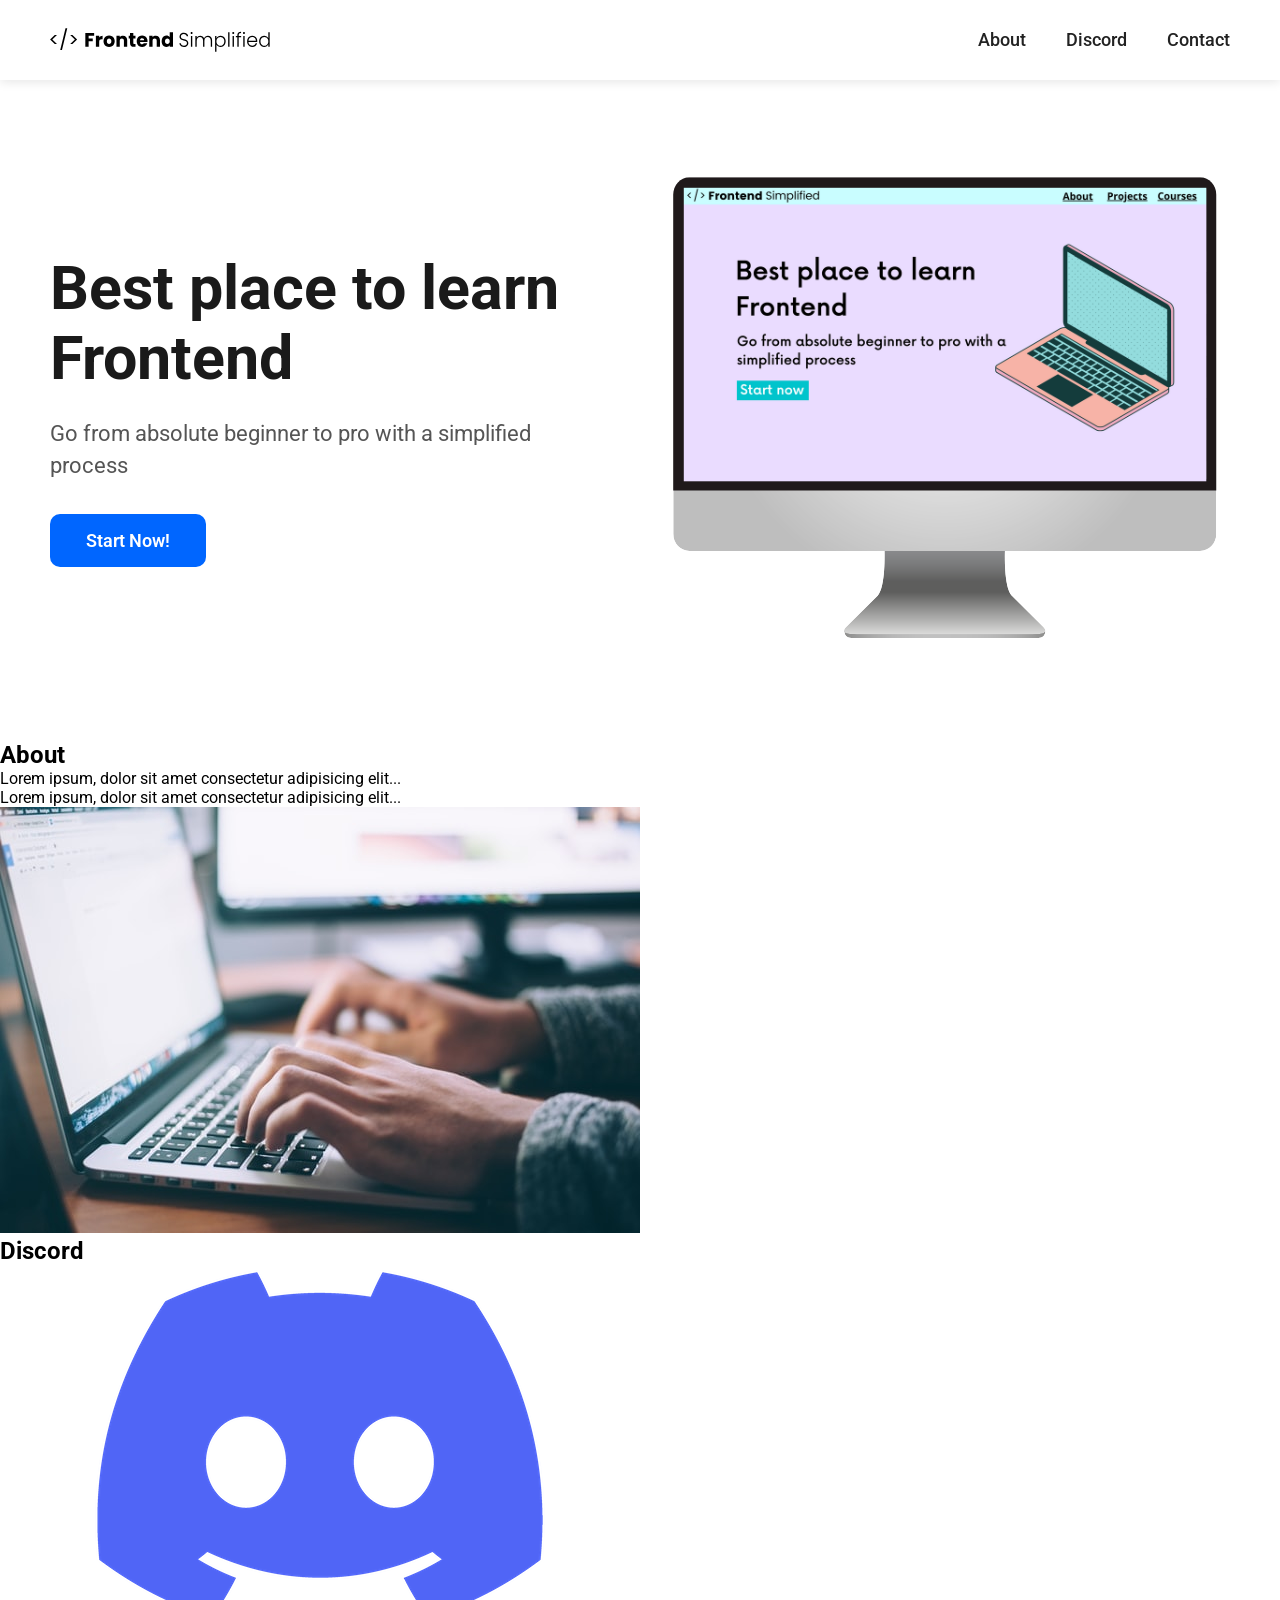
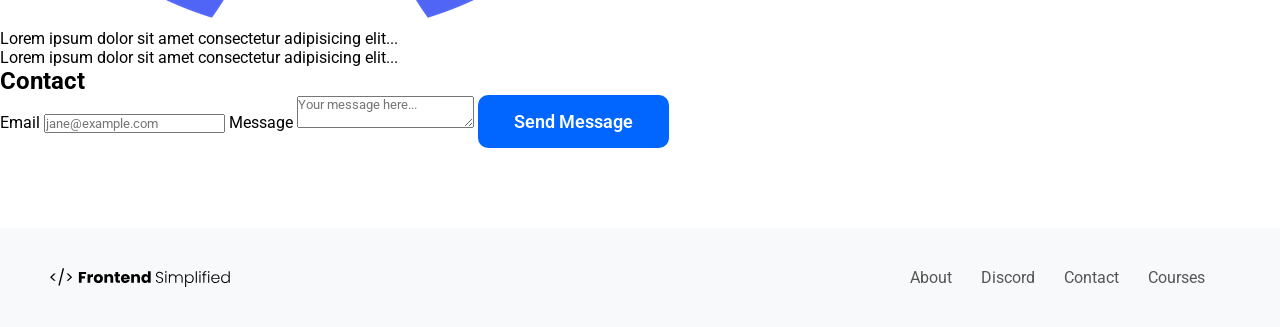
==== FES PROJECT/HTMLesson/index.html @ f8abab23 "first commit" ====
<!DOCTYPE html>
<html lang="en">
<head>
    <meta charset="UTF-8">
    <meta name="viewport" content="width=device-width, initial-scale=1.0">
    <title>Frontend Simplified</title>
    
    <!-- Fixed: Only one correct link to your CSS -->
    <link rel="stylesheet" href="style.css">
</head>
<body>

    <section>
        <nav>
            <img src="./asset/FES.svg" class="logo" alt="Frontend Simplified Logo">
            <ul>
                <li><a href="#About">About</a></li>
                <li><a href="#Discord">Discord</a></li>
                <li><a href="#Contact">Contact</a></li>
            </ul>
        </nav>

        <header>
            <div>
                <h1>Best place to learn Frontend</h1>
                <p>Go from absolute beginner to pro with a simplified process</p>
                <button>Start Now!</button>
            </div>
            <figure>
                <img src="./asset/laptop.png" alt="Frontend Simplified">
            </figure>
        </header>
    </section>

    <main>
        <h2 id="About">About</h2>
        <div>
            <p>Lorem ipsum, dolor sit amet consectetur adipisicing elit...</p>
        </div>
        <p>Lorem ipsum, dolor sit amet consectetur adipisicing elit...</p>
        <figure>
            <img src="./asset/about.jpg" alt="About Frontend Simplified">
        </figure>

        <h2 id="Discord">Discord</h2>
        <figure>
            <img src="./asset/discord.png" alt="Discord Community">
        </figure>
        <div>
            <p>Lorem ipsum dolor sit amet consectetur adipisicing elit...</p>
        </div>
        <div>
            <p>Lorem ipsum dolor sit amet consectetur adipisicing elit...</p>
        </div>

        <section id="Contact">
            <h2>Contact</h2>
            <form action="">
                <label for="email">Email</label>
                <input type="email" id="email" placeholder="jane@example.com">

                <label for="message">Message</label>
                <textarea id="message" placeholder="Your message here..."></textarea>
                
                <button type="submit">Send Message</button>
            </form>
        </section>
    </main>

    <footer>
        <img src="./asset/FES.svg" alt="Footer Logo" class="logo">
        <div>
            <a href="#About">About</a>
            <a href="#Discord">Discord</a>
            <a href="#Contact">Contact</a>
            <a href="#Courses">Courses</a>
        </div>
    </footer>

</body>
</html>
---- FES PROJECT/HTMLesson/style.css ----
@import url('https://fonts.googleapis.com/css2?family=Roboto:ital,wght@0,100..900;1,100..900&display=swap');

* {
    margin: 0;
    padding: 0;
    box-sizing: border-box;
    font-family: "Roboto", sans-serif;
}

/* ==================== NAV ==================== */
nav {
    height: 80px;
    display: flex;
    align-items: center;
    justify-content: space-between;
    padding: 0 50px;
    background-color: white;
    box-shadow: 0 2px 10px rgba(0, 0, 0, 0.1);
}

.logo {
    width: 220px;
    height: auto;
}

ul {
    display: flex;
    list-style: none;
    gap: 40px;
}

ul li a {
    text-decoration: none;
    color: #222;
    font-size: 1.1rem;
    font-weight: 500;
}

ul li a:hover {
    color: #0066ff;
}

/* ==================== HEADER / HERO ==================== */
header {
    display: flex;
    align-items: center;
    justify-content: space-between;
    padding: 80px 50px;
    gap: 60px;
    min-height: 620px;
}

header > div {
    flex: 1;
    max-width: 520px;
}

header h1 {
    font-size: 3.8rem;
    line-height: 1.15;
    margin-bottom: 24px;
    color: #1a1a1a;
}

header p {
    font-size: 1.35rem;
    line-height: 1.5;
    margin-bottom: 32px;
    color: #555;
}

button {
    padding: 16px 36px;
    font-size: 1.15rem;
    background-color: #0066ff;
    color: white;
    border: none;
    border-radius: 10px;
    cursor: pointer;
    font-weight: 600;
}

button:hover {
    background-color: #0052cc;
}

/* ==================== FOOTER ==================== */
footer {
    padding: 40px 50px;
    background-color: #f8f9fa;
    display: flex;
    justify-content: space-between;
    align-items: center;
    margin-top: 80px;
}

footer .logo {
    width: 180px;
}

footer a {
    text-decoration: none;
    color: #555;
    margin-right: 25px;
}

footer a:hover {
    color: #0066ff;
}
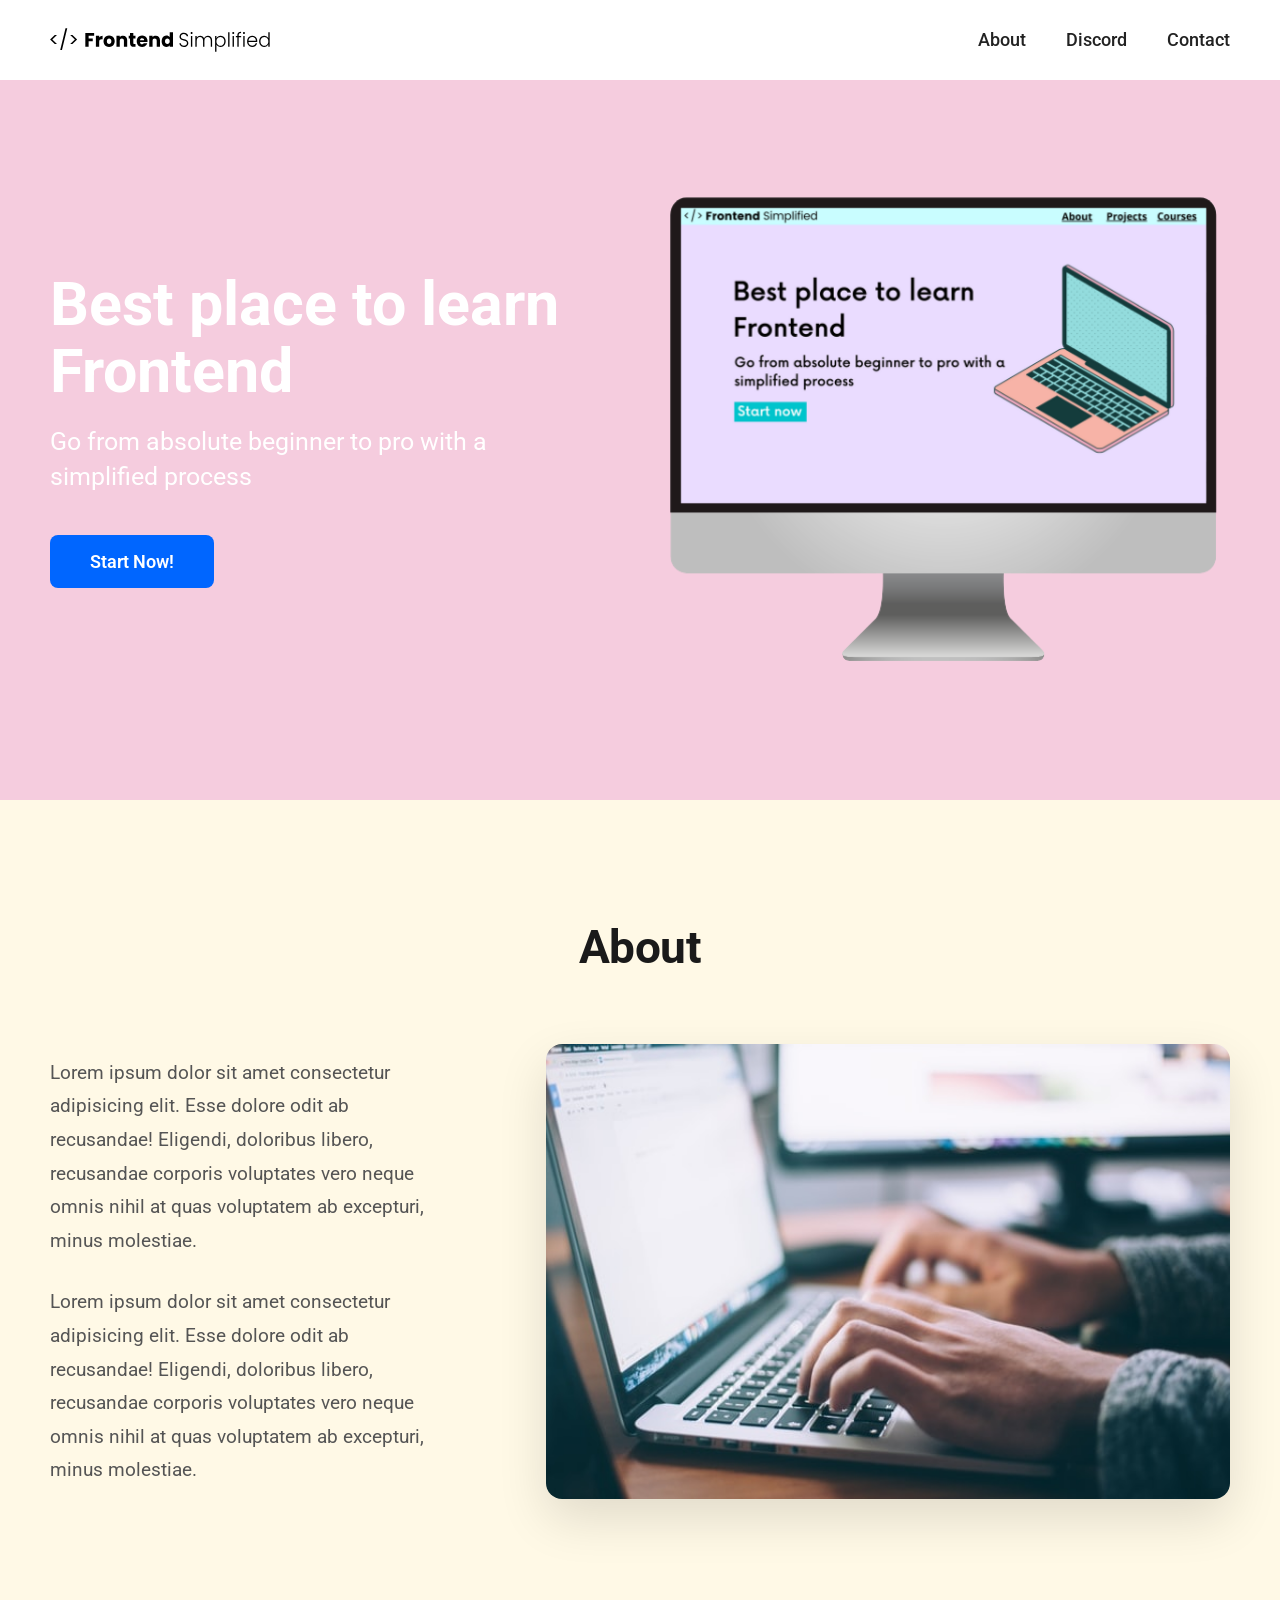
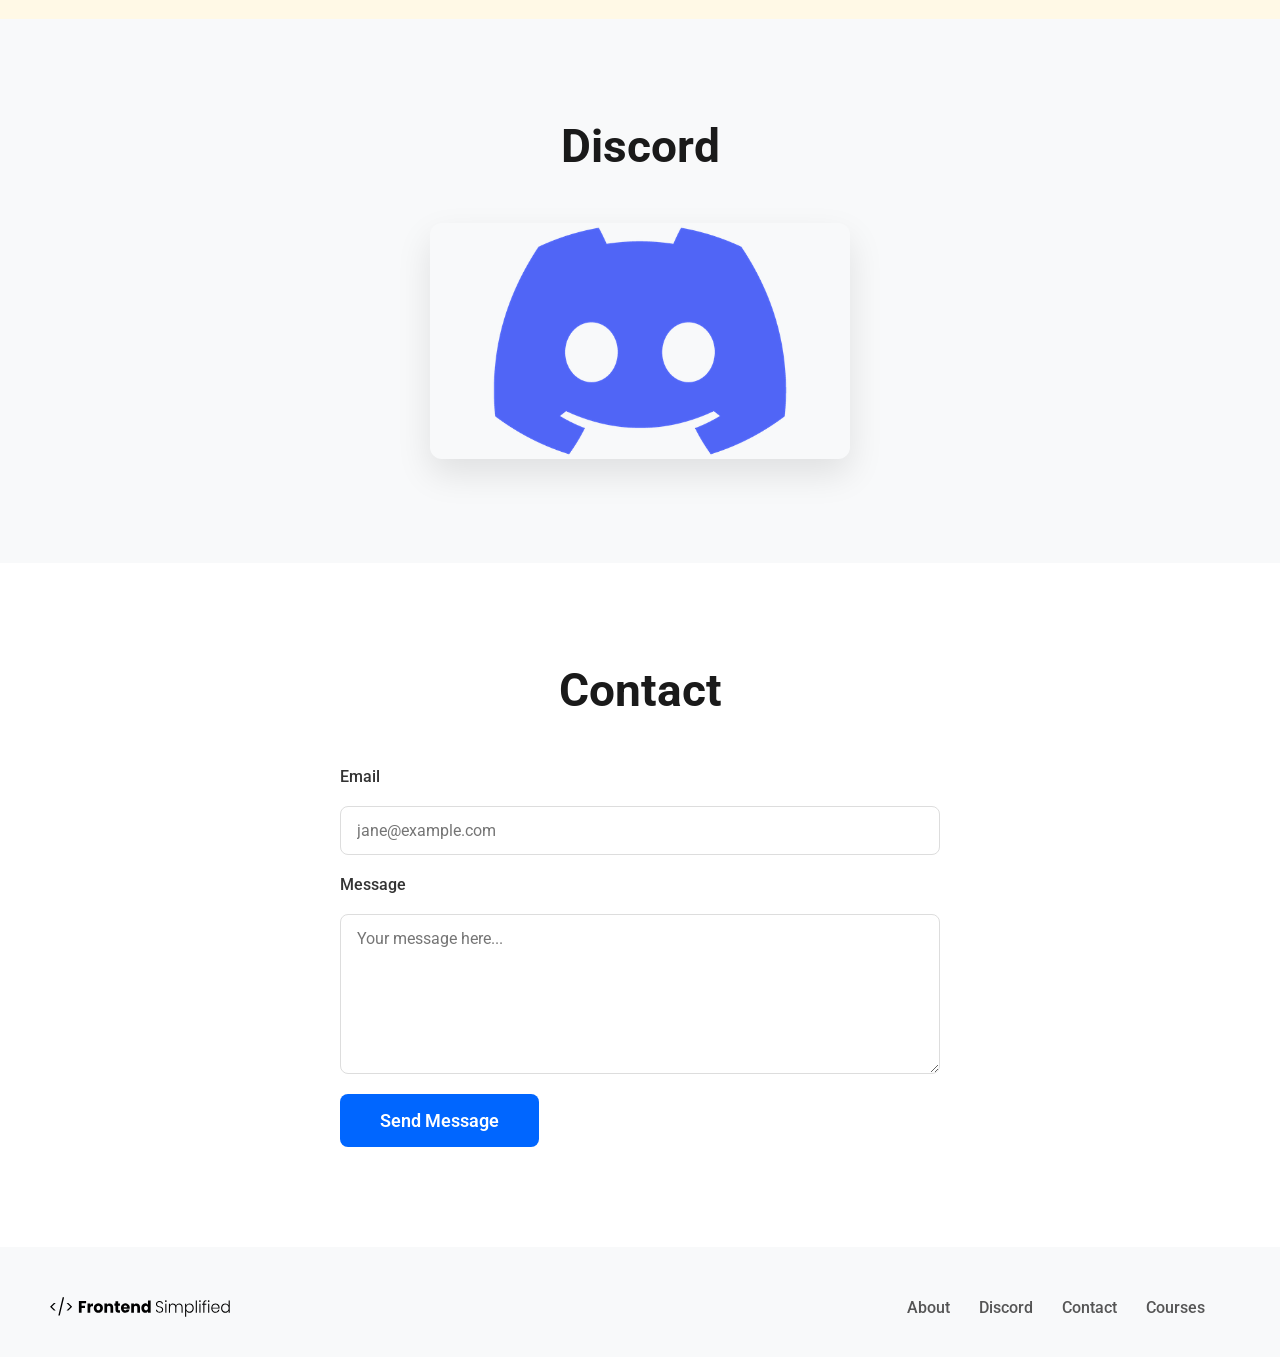
==== commit c257f1b5: "Update About section with light yellow background" ====
--- a/FES PROJECT/HTMLesson/index.html
+++ b/FES PROJECT/HTMLesson/index.html
@@ -4,69 +4,76 @@
     <meta charset="UTF-8">
     <meta name="viewport" content="width=device-width, initial-scale=1.0">
     <title>Frontend Simplified</title>
-    
-    <!-- Fixed: Only one correct link to your CSS -->
     <link rel="stylesheet" href="style.css">
 </head>
 <body>
+    
+    <!-- NAV -->
+    <nav>
+        <img src="./asset/FES.svg" class="logo" alt="Frontend Simplified Logo">
+        <ul>
+            <li><a href="#About">About</a></li>
+            <li><a href="#Discord">Discord</a></li>
+            <li><a href="#Contact">Contact</a></li>
+        </ul>
+    </nav>
 
-    <section>
-        <nav>
-            <img src="./asset/FES.svg" class="logo" alt="Frontend Simplified Logo">
-            <ul>
-                <li><a href="#About">About</a></li>
-                <li><a href="#Discord">Discord</a></li>
-                <li><a href="#Contact">Contact</a></li>
-            </ul>
-        </nav>
-
-        <header>
-            <div>
+    <!-- HERO SECTION -->
+    <header>
+        <div class="hero-container">
+            <div class="hero-text">
                 <h1>Best place to learn Frontend</h1>
-                <p>Go from absolute beginner to pro with a simplified process</p>
+                <p class="subheader">Go from absolute beginner to pro with a simplified process</p>
                 <button>Start Now!</button>
             </div>
-            <figure>
+            <div class="hero-image">
                 <img src="./asset/laptop.png" alt="Frontend Simplified">
-            </figure>
-        </header>
-    </section>
+            </div>
+        </div>
+    </header>
 
+    <!-- MAIN CONTENT -->
     <main>
-        <h2 id="About">About</h2>
-        <div>
-            <p>Lorem ipsum, dolor sit amet consectetur adipisicing elit...</p>
-        </div>
-        <p>Lorem ipsum, dolor sit amet consectetur adipisicing elit...</p>
-        <figure>
-            <img src="./asset/about.jpg" alt="About Frontend Simplified">
-        </figure>
+        
+        <!-- ABOUT SECTION -->
+        <section id="About">
+            <h2>About</h2>
+            <div class="about-container">
+                <div class="about-text">
+                    <p>Lorem ipsum dolor sit amet consectetur adipisicing elit. Esse dolore odit ab recusandae! Eligendi, doloribus libero, recusandae corporis voluptates vero neque omnis nihil at quas voluptatem ab excepturi, minus molestiae.</p>
+                    <p>Lorem ipsum dolor sit amet consectetur adipisicing elit. Esse dolore odit ab recusandae! Eligendi, doloribus libero, recusandae corporis voluptates vero neque omnis nihil at quas voluptatem ab excepturi, minus molestiae.</p>
+                </div>
+                <div class="about-image">
+                    <img src="./asset/about.jpg" alt="About Frontend Simplified">
+                </div>
+            </div>
+        </section>
 
-        <h2 id="Discord">Discord</h2>
-        <figure>
-            <img src="./asset/discord.png" alt="Discord Community">
-        </figure>
-        <div>
-            <p>Lorem ipsum dolor sit amet consectetur adipisicing elit...</p>
-        </div>
-        <div>
-            <p>Lorem ipsum dolor sit amet consectetur adipisicing elit...</p>
-        </div>
+        <!-- DISCORD SECTION -->
+        <section id="Discord">
+            <h2>Discord</h2>
+            <div class="discord-container">
+                <img src="./asset/discord.png" alt="Discord Community">
+            </div>
+        </section>
 
+        <!-- CONTACT SECTION -->
         <section id="Contact">
             <h2>Contact</h2>
             <form action="">
                 <label for="email">Email</label>
                 <input type="email" id="email" placeholder="jane@example.com">
-
+                
                 <label for="message">Message</label>
                 <textarea id="message" placeholder="Your message here..."></textarea>
                 
                 <button type="submit">Send Message</button>
             </form>
         </section>
+
     </main>
 
+    <!-- FOOTER -->
     <footer>
         <img src="./asset/FES.svg" alt="Footer Logo" class="logo">
         <div>
--- a/FES PROJECT/HTMLesson/style.css
+++ b/FES PROJECT/HTMLesson/style.css
@@ -40,58 +40,224 @@
     color: #0066ff;
 }
 
-/* ==================== HEADER / HERO ==================== */
+/* ==================== HERO SECTION ==================== */
 header {
-    display: flex;
-    align-items: center;
-    justify-content: space-between;
-    padding: 80px 50px;
-    gap: 60px;
-    min-height: 620px;
-}
-
-header > div {
+    background-color: #f5ccde;
+    padding: 100px 50px 120px;
+    display: flex;
+    align-items: center;
+    min-height: 680px;
+}
+
+.hero-container {
+    display: flex;
+    align-items: center;
+    gap: 80px;
+    max-width: 1240px;
+    margin: 0 auto;
+    width: 100%;
+}
+
+.hero-text {
     flex: 1;
     max-width: 520px;
 }
 
-header h1 {
+.hero-text h1 {
     font-size: 3.8rem;
-    line-height: 1.15;
-    margin-bottom: 24px;
-    color: #1a1a1a;
-}
-
-header p {
-    font-size: 1.35rem;
-    line-height: 1.5;
-    margin-bottom: 32px;
-    color: #555;
+    line-height: 1.1;
+    margin-bottom: 20px;
+    color: #ffffff;
+}
+
+.hero-text .subheader {
+    font-size: 1.55rem;
+    line-height: 1.4;
+    margin-bottom: 40px;
+    color: #ffffff;
 }
 
 button {
-    padding: 16px 36px;
+    padding: 16px 40px;
     font-size: 1.15rem;
     background-color: #0066ff;
     color: white;
     border: none;
-    border-radius: 10px;
+    border-radius: 8px;
     cursor: pointer;
     font-weight: 600;
+    transition: background-color 0.3s ease;
 }
 
 button:hover {
     background-color: #0052cc;
 }
 
+.hero-image {
+    flex: 1;
+    max-width: 580px;
+}
+
+.hero-image img {
+    width: 100%;
+    height: auto;
+    display: block;
+}
+
+/* ==================== ABOUT SECTION (Refined) ==================== */
+#About {
+    padding: 120px 50px;
+    background-color: #ffffff;
+}
+
+#About h2 {
+    font-size: 2.9rem;
+    font-weight: 700;
+    margin-bottom: 70px;
+    color: #1a1a1a;
+    text-align: center;
+    letter-spacing: -0.5px;
+}
+#About {
+    background-color: #fff9e6;   /* Light yellow / soft cream */
+}
+.about-container {
+    display: flex;
+    align-items: center;
+    gap: 90px;
+    max-width: 1240px;
+    margin: 0 auto;
+}
+
+.about-text {
+    flex: 1;
+    max-width: 520px;
+}
+
+.about-text p {
+    font-size: 1.18rem;
+    line-height: 1.78;
+    color: #555;
+    margin-bottom: 28px;
+}
+
+.about-text p:last-child {
+    margin-bottom: 0;
+}
+
+.about-image {
+    flex: 0 0 58%;
+    max-width: 58%;
+    border-radius: 16px;
+    overflow: hidden;
+    box-shadow: 0 20px 50px rgba(0, 0, 0, 0.12);
+    transition: transform 0.4s ease;
+}
+
+.about-image:hover {
+    transform: translateY(-8px);
+}
+
+.about-image img {
+    width: 100%;
+    height: auto;
+    display: block;
+    transition: transform 0.6s ease;
+}
+
+.about-image:hover img {
+    transform: scale(1.04);
+}
+
+/* ==================== DISCORD SECTION ==================== */
+#Discord {
+    padding: 100px 50px;
+    background-color: #f8f9fa;
+    text-align: center;
+}
+
+#Discord h2 {
+    font-size: 2.9rem;
+    font-weight: 700;
+    margin-bottom: 50px;
+    color: #1a1a1a;
+}
+
+.discord-container {
+    max-width: 800px;
+    margin: 0 auto;
+}
+
+.discord-container img {
+    width: 100%;
+    max-width: 420px;
+    height: auto;
+    border-radius: 12px;
+    box-shadow: 0 15px 35px rgba(0, 0, 0, 0.1);
+}
+
+/* ==================== CONTACT SECTION ==================== */
+#Contact {
+    padding: 100px 50px;
+    background-color: #ffffff;
+}
+
+#Contact h2 {
+    font-size: 2.9rem;
+    font-weight: 700;
+    margin-bottom: 50px;
+    color: #1a1a1a;
+    text-align: center;
+}
+
+form {
+    max-width: 600px;
+    margin: 0 auto;
+    display: flex;
+    flex-direction: column;
+    gap: 20px;
+}
+
+label {
+    font-weight: 500;
+    color: #333;
+}
+
+input, textarea {
+    padding: 14px 16px;
+    border: 1px solid #ddd;
+    border-radius: 8px;
+    font-size: 1rem;
+    resize: vertical;
+}
+
+textarea {
+    min-height: 160px;
+}
+
+form button {
+    padding: 16px 40px;
+    font-size: 1.15rem;
+    background-color: #0066ff;
+    color: white;
+    border: none;
+    border-radius: 8px;
+    cursor: pointer;
+    font-weight: 600;
+    align-self: flex-start;
+}
+
+form button:hover {
+    background-color: #0052cc;
+}
+
 /* ==================== FOOTER ==================== */
 footer {
-    padding: 40px 50px;
+    padding: 50px 50px 40px;
     background-color: #f8f9fa;
     display: flex;
     justify-content: space-between;
     align-items: center;
-    margin-top: 80px;
 }
 
 footer .logo {
@@ -102,8 +268,12 @@
     text-decoration: none;
     color: #555;
     margin-right: 25px;
+    font-weight: 500;
 }
 
 footer a:hover {
     color: #0066ff;
-}+}
+
+/* ==================== RESPONSIVE DESIGN ==================== */
+@media (
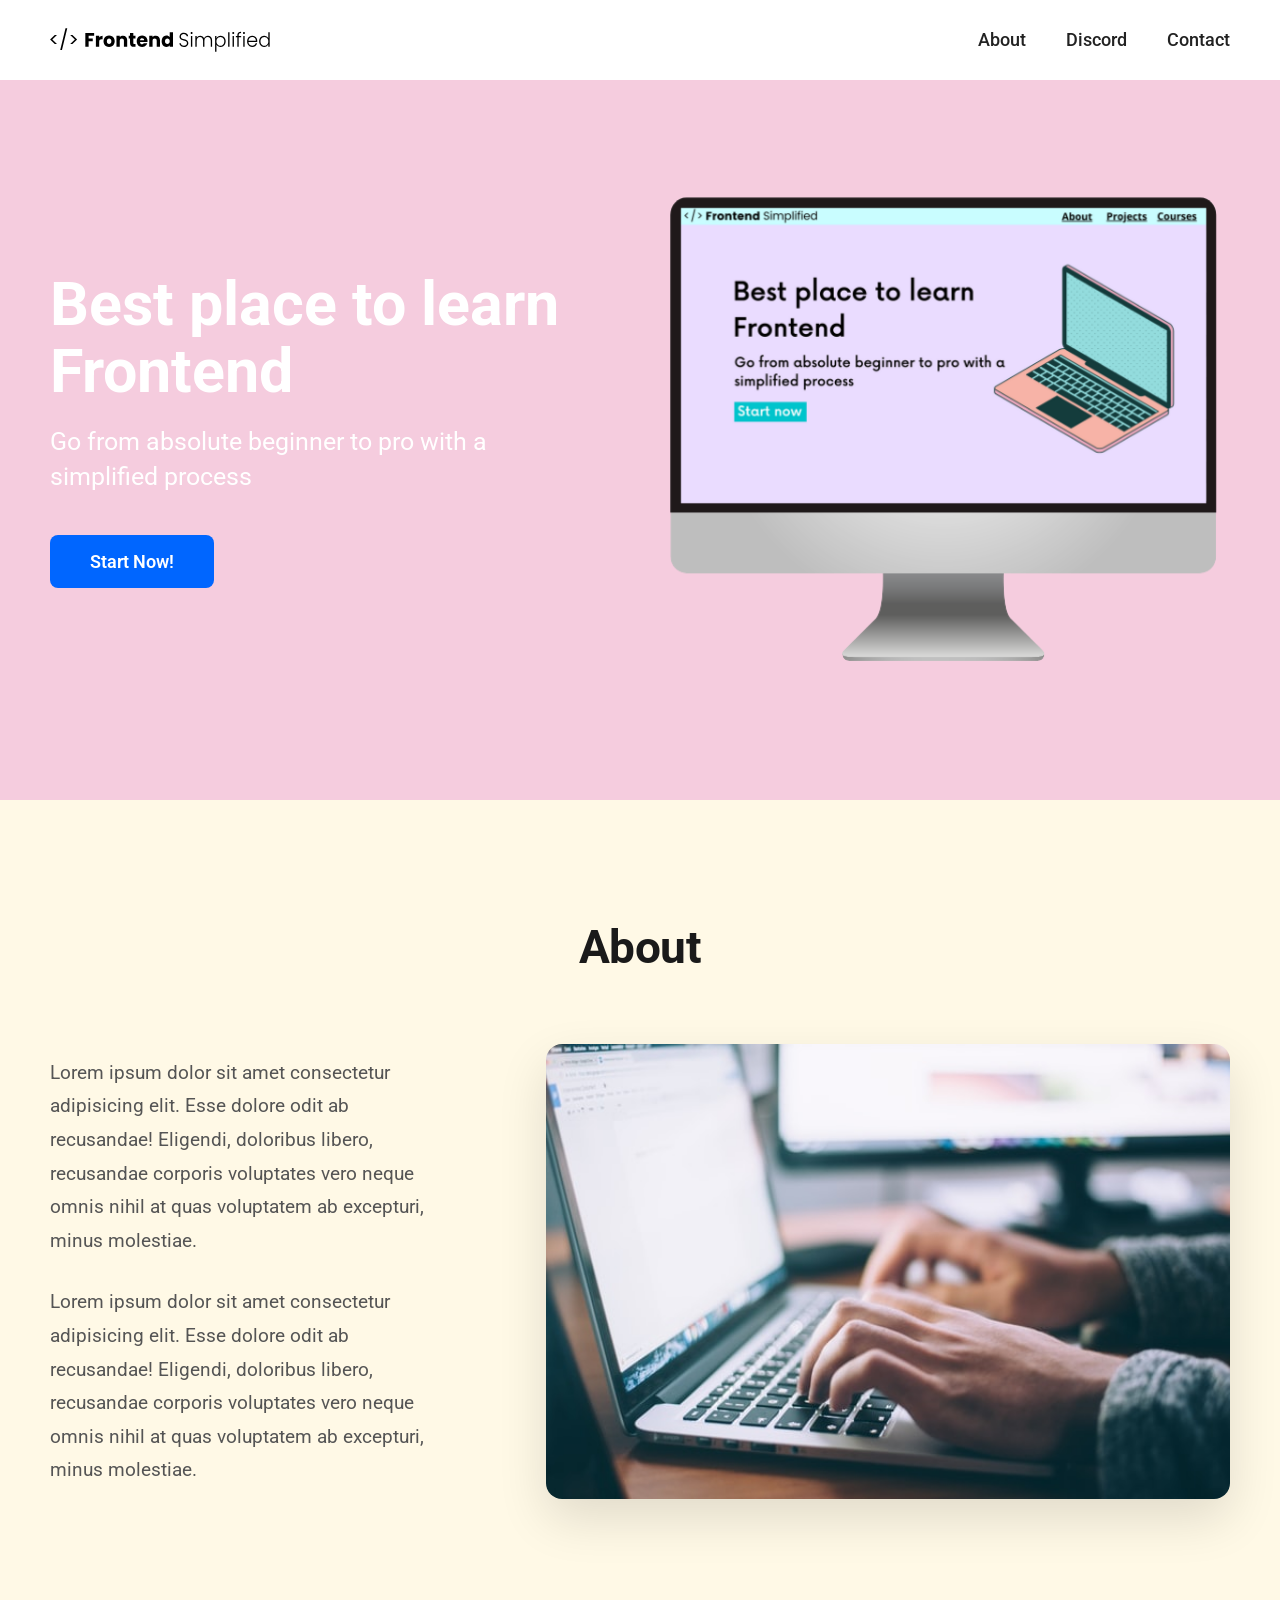
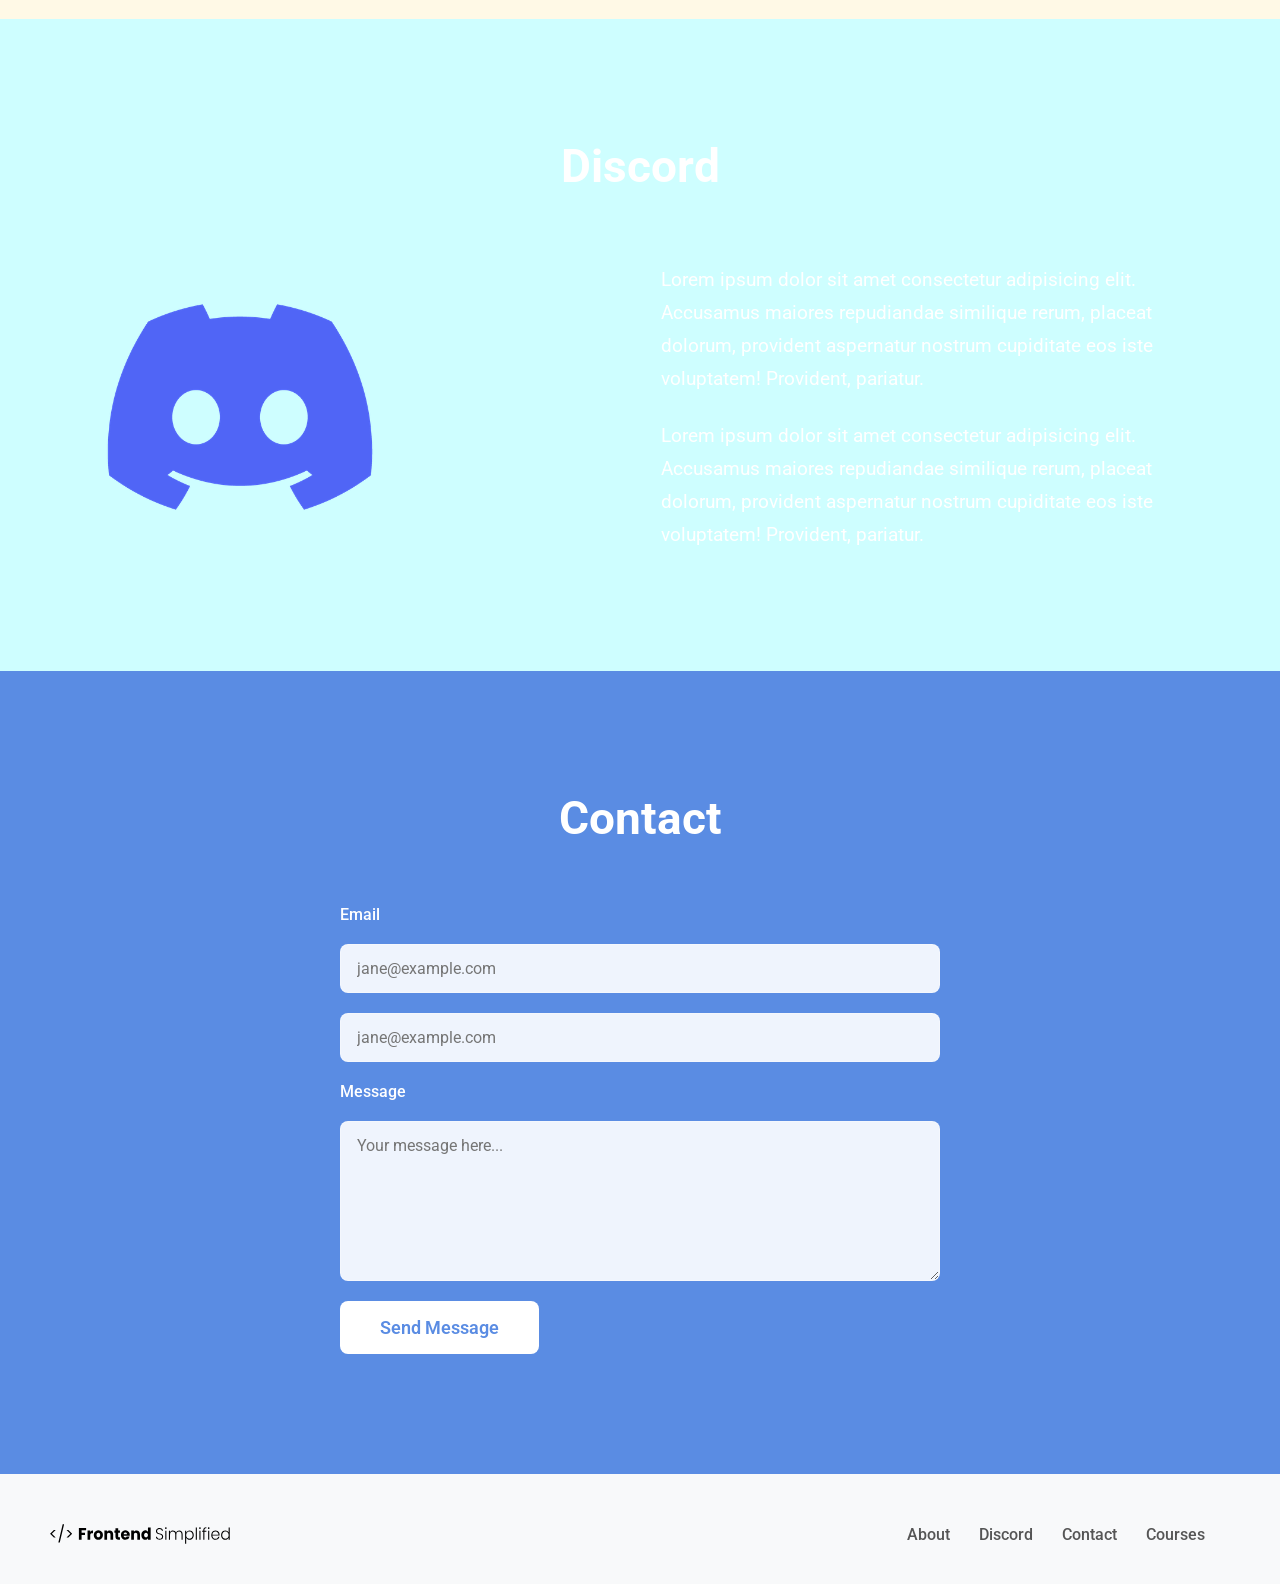
==== commit 5731f1bd: "Update Contact section with blue background" ====
--- a/FES PROJECT/HTMLesson/index.html
+++ b/FES PROJECT/HTMLesson/index.html
@@ -49,13 +49,23 @@
             </div>
         </section>
 
-        <!-- DISCORD SECTION -->
-        <section id="Discord">
-            <h2>Discord</h2>
-            <div class="discord-container">
-                <img src="./asset/discord.png" alt="Discord Community">
-            </div>
-        </section>
+<!-- DISCORD SECTION -->
+<section id="Discord">
+    <h2>Discord</h2>
+    
+    <div class="discord-container">
+        <!-- Left: Discord Logo -->
+        <div class="discord-image">
+            <img src="./asset/discord.png" alt="Discord Community">
+        </div>
+
+        <!-- Right: Text -->
+        <div class="discord-text">
+            <p>Lorem ipsum dolor sit amet consectetur adipisicing elit. Accusamus maiores repudiandae similique rerum, placeat dolorum, provident aspernatur nostrum cupiditate eos iste voluptatem! Provident, pariatur.</p>
+            <p>Lorem ipsum dolor sit amet consectetur adipisicing elit. Accusamus maiores repudiandae similique rerum, placeat dolorum, provident aspernatur nostrum cupiditate eos iste voluptatem! Provident, pariatur.</p>
+        </div>
+    </div>
+</section>
 
         <!-- CONTACT SECTION -->
         <section id="Contact">
@@ -63,7 +73,7 @@
             <form action="">
                 <label for="email">Email</label>
                 <input type="email" id="email" placeholder="jane@example.com">
-                
+                <input type="password" placeholder="jane@example.com">
                 <label for="message">Message</label>
                 <textarea id="message" placeholder="Your message here..."></textarea>
                 
--- a/FES PROJECT/HTMLesson/style.css
+++ b/FES PROJECT/HTMLesson/style.css
@@ -171,31 +171,65 @@
 
 /* ==================== DISCORD SECTION ==================== */
 #Discord {
-    padding: 100px 50px;
-    background-color: #f8f9fa;
-    text-align: center;
+    padding: 120px 50px;
+    background-color: #cefeff;     /* Your teal color */
 }
 
 #Discord h2 {
     font-size: 2.9rem;
     font-weight: 700;
-    margin-bottom: 50px;
-    color: #1a1a1a;
+    margin-bottom: 70px;
+    color: #ffffff;
+    text-align: center;
 }
 
 .discord-container {
-    max-width: 800px;
-    margin: 0 auto;
-}
-
-.discord-container img {
+    display: flex;
+    align-items: center;
+    gap: 80px;
+    max-width: 1240px;
+    margin: 0 auto;
+}
+
+.discord-image {
+    flex: 0 0 45%;           /* Controls how much space the logo takes */
+    max-width: 45%;
+}
+
+.discord-image img {
     width: 100%;
-    max-width: 420px;
     height: auto;
-    border-radius: 12px;
-    box-shadow: 0 15px 35px rgba(0, 0, 0, 0.1);
-}
-
+    max-width: 380px;        /* Makes the Discord logo a good size */
+    display: block;
+}
+
+.discord-text {
+    flex: 1;
+    color: #ffffff;
+}
+
+.discord-text p {
+    font-size: 1.18rem;
+    line-height: 1.75;
+    margin-bottom: 24px;
+}
+
+.discord-text p:last-child {
+    margin-bottom: 0;
+}
+
+/* Mobile - stack on top of each other */
+@media (max-width: 968px) {
+    .discord-container {
+        flex-direction: column;
+        text-align: center;
+        gap: 50px;
+    }
+    
+    .discord-image {
+        max-width: 100%;
+    }
+}
 /* ==================== CONTACT SECTION ==================== */
 #Contact {
     padding: 100px 50px;
@@ -275,5 +309,64 @@
     color: #0066ff;
 }
 
-/* ==================== RESPONSIVE DESIGN ==================== */
-@media (+*/
+
+#discord {background-color: #45b6b8;}
+/* ==================== CONTACT SECTION ==================== */
+#Contact {
+    padding: 120px 50px;
+    background-color: #5a8ce3;     /* Your blue color */
+}
+
+#Contact h2 {
+    font-size: 2.9rem;
+    font-weight: 700;
+    margin-bottom: 60px;
+    color: #ffffff;
+    text-align: center;
+}
+
+form {
+    max-width: 600px;
+    margin: 0 auto;
+    display: flex;
+    flex-direction: column;        /* Fixed: was empty */
+    gap: 20px;
+}
+
+label {
+    font-weight: 500;
+    color: #ffffff;
+}
+
+input, textarea {
+    padding: 14px 16px;
+    border: 1px solid rgba(255,255,255,0.3);
+    border-radius: 8px;
+    font-size: 1rem;
+    background-color: rgba(255,255,255,0.9);
+    color: #333;
+}
+
+textarea {
+    min-height: 160px;
+    resize: vertical;
+}
+
+form button {
+    padding: 16px 40px;
+    font-size: 1.15rem;
+    background-color: #ffffff;
+    color: #5a8ce3;
+    border: none;
+    border-radius: 8px;
+    cursor: pointer;
+    font-weight: 600;
+    align-self: flex-start;
+    transition: all 0.3s ease;
+}
+
+form button:hover {
+    background-color: #f0f0f0;
+    transform: translateY(-2px);
+}
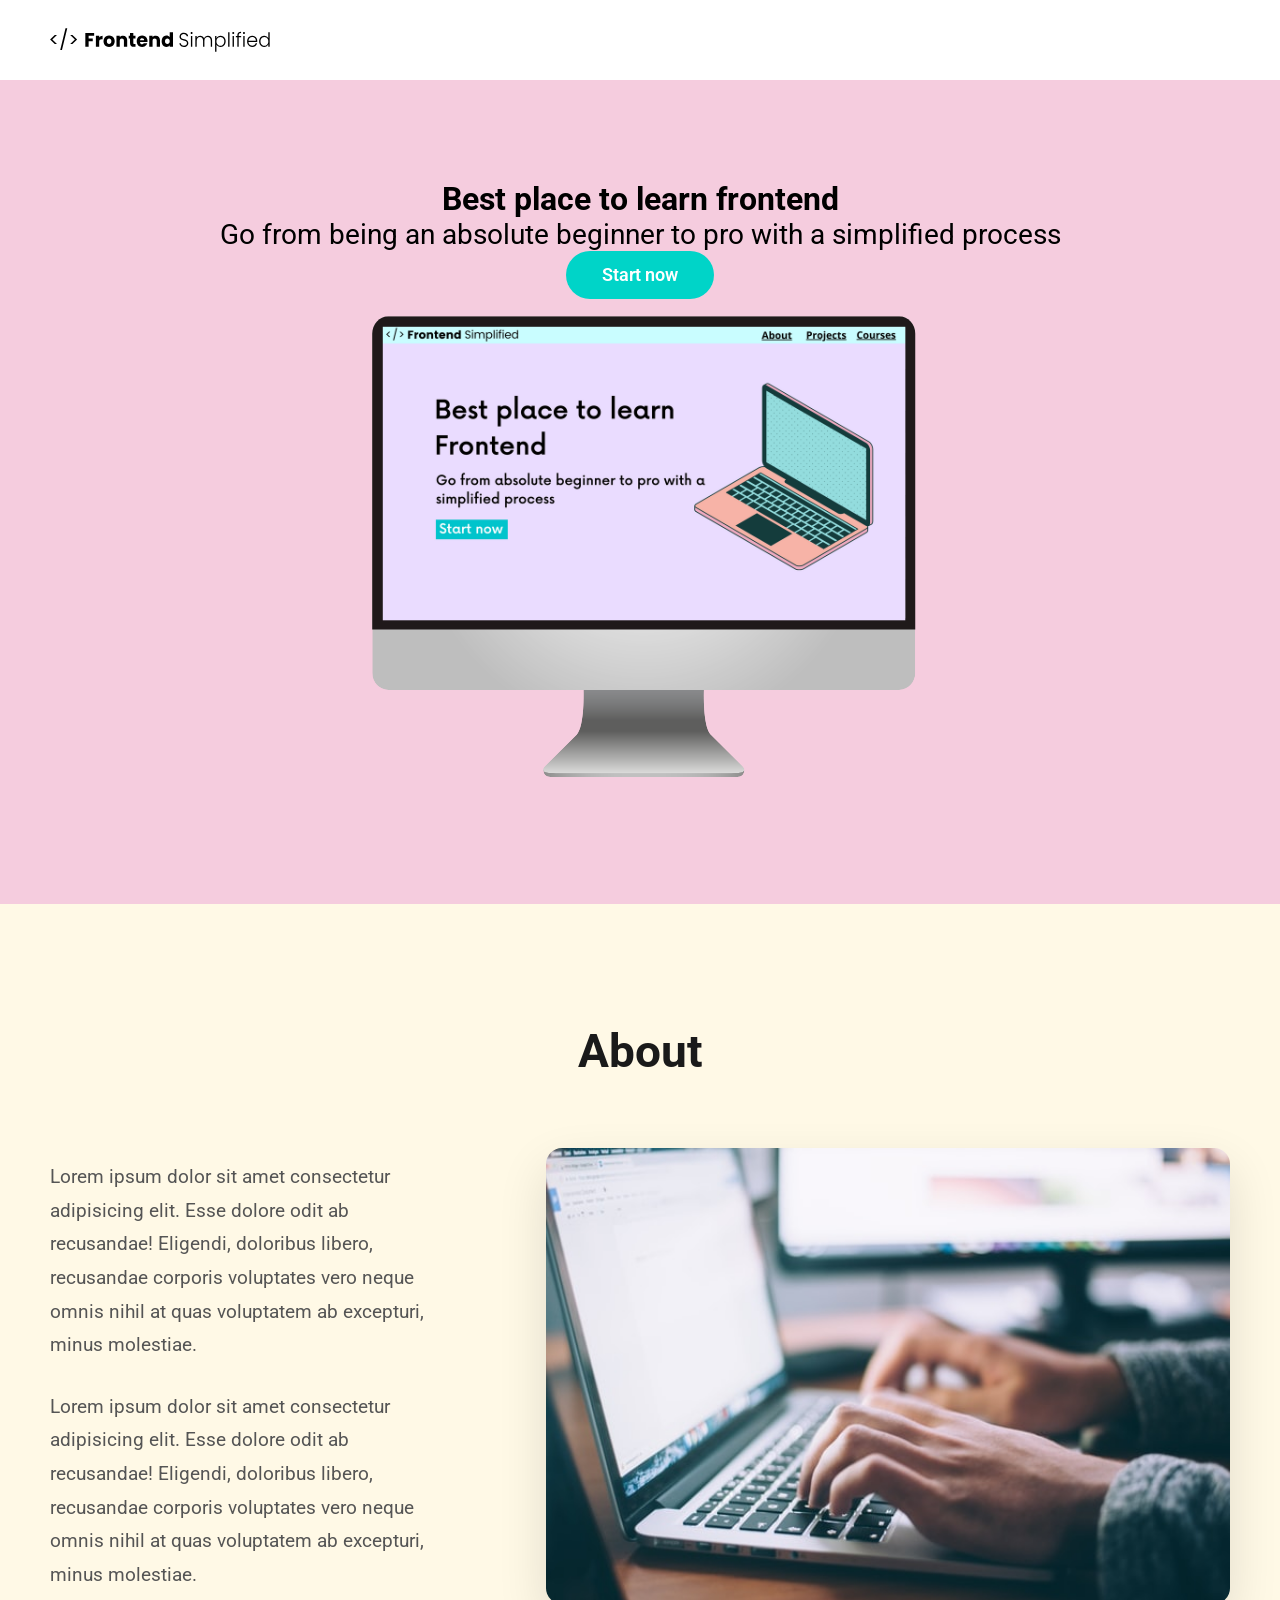
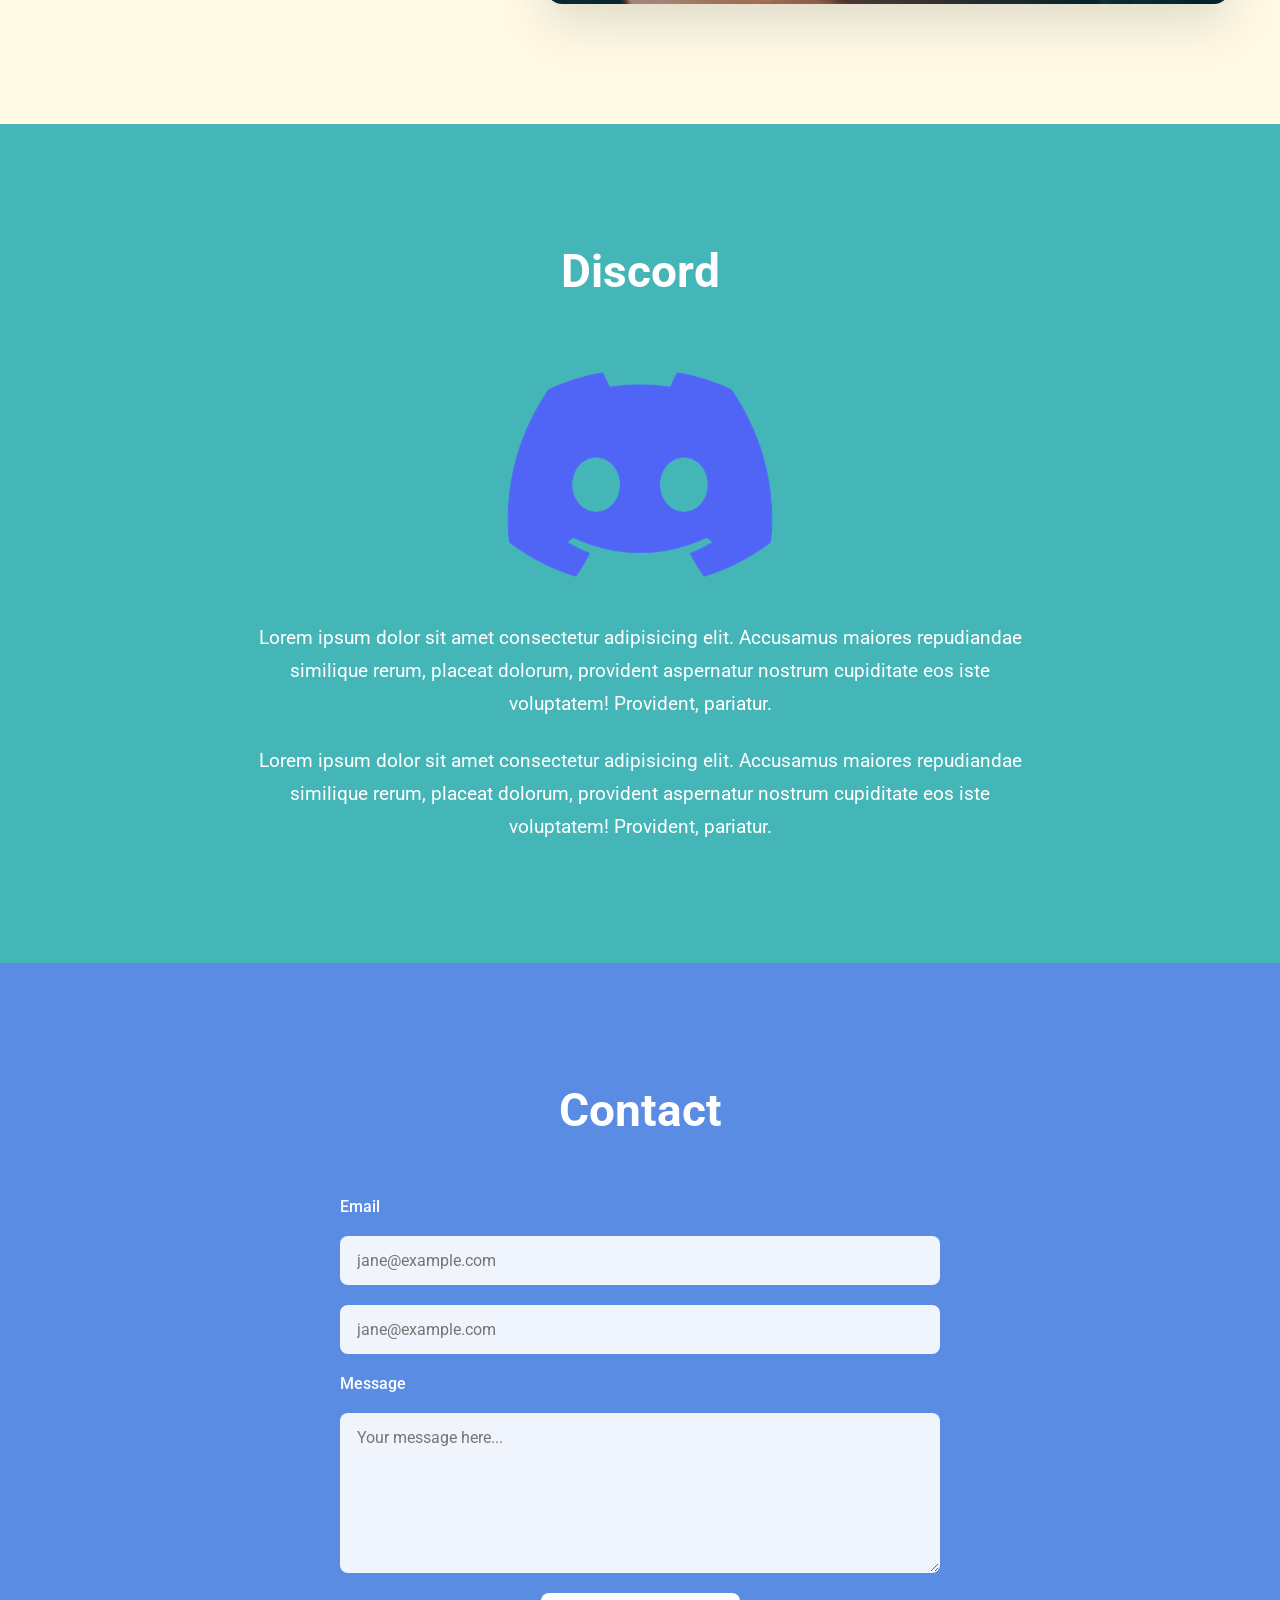
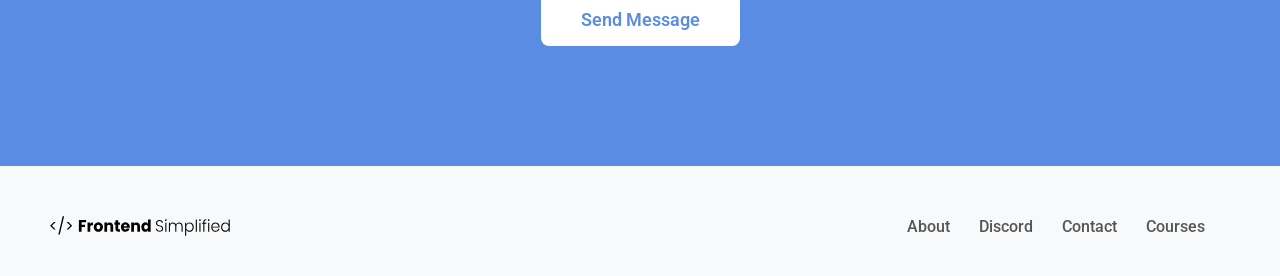
==== commit 6c5259d5: "Final update: centered hero + mobile fixes for About and Discord" ====
--- a/FES PROJECT/HTMLesson/index.html
+++ b/FES PROJECT/HTMLesson/index.html
@@ -20,17 +20,18 @@
 
     <!-- HERO SECTION -->
     <header>
-        <div class="hero-container">
-            <div class="hero-text">
-                <h1>Best place to learn Frontend</h1>
-                <p class="subheader">Go from absolute beginner to pro with a simplified process</p>
-                <button>Start Now!</button>
-            </div>
-            <div class="hero-image">
-                <img src="./asset/laptop.png" alt="Frontend Simplified">
-            </div>
+    <div class="hero-content">
+       <div class="home__description">
+        <h1>Best place to learn frontend</h1>
+        <p class="subheader">Go from being an absolute beginner to pro with a simplified process</p>
+        
+        <button class="start-btn">Start now</button>
+
+        <div class="monitor-wrapper">
+            <img src="./asset/laptop.png" alt="Frontend Simplified" class="monitor-img">
         </div>
-    </header>
+    </div>
+</header>
 
     <!-- MAIN CONTENT -->
     <main>
--- a/FES PROJECT/HTMLesson/style.css
+++ b/FES PROJECT/HTMLesson/style.css
@@ -40,74 +40,78 @@
     color: #0066ff;
 }
 
-/* ==================== HERO SECTION ==================== */
+/* ==================== HERO SECTION - CENTERED ==================== */
 header {
     background-color: #f5ccde;
-    padding: 100px 50px 120px;
-    display: flex;
-    align-items: center;
+    padding: 100px 20px 80px;
+    display: flex;
+    align-items: center;
+    justify-content: center;
     min-height: 680px;
+    text-align: center;
 }
 
 .hero-container {
     display: flex;
-    align-items: center;
-    gap: 80px;
-    max-width: 1240px;
-    margin: 0 auto;
+    flex-direction: column;
+    align-items: center;
+    gap: 40px;
+    max-width: 900px;
     width: 100%;
 }
 
 .hero-text {
-    flex: 1;
-    max-width: 520px;
+    text-align: center;
 }
 
 .hero-text h1 {
     font-size: 3.8rem;
     line-height: 1.1;
     margin-bottom: 20px;
-    color: #ffffff;
+    color: #1a1a1a;
 }
 
 .hero-text .subheader {
-    font-size: 1.55rem;
-    line-height: 1.4;
+    font-size: 1.45rem;
+    line-height: 1.5;
     margin-bottom: 40px;
-    color: #ffffff;
+    color: #333;
 }
 
 button {
-    padding: 16px 40px;
-    font-size: 1.15rem;
-    background-color: #0066ff;
+    padding: 14px 36px;
+    font-size: 1.1rem;
+    background-color: #00d4c8;
     color: white;
     border: none;
-    border-radius: 8px;
+    border-radius: 50px;
     cursor: pointer;
     font-weight: 600;
-    transition: background-color 0.3s ease;
+    margin: 0 auto;
+    display: block;
 }
 
 button:hover {
-    background-color: #0052cc;
+    background-color: #00b8ae;
 }
 
 .hero-image {
-    flex: 1;
-    max-width: 580px;
+    max-width: 820px;
+    margin: 0 auto;
 }
 
 .hero-image img {
     width: 100%;
     height: auto;
     display: block;
-}
-
-/* ==================== ABOUT SECTION (Refined) ==================== */
+    border-radius: 12px;
+    box-shadow: 0 30px 60px rgba(0, 0, 0, 0.2);
+}
+
+/* ==================== ABOUT SECTION ==================== */
 #About {
     padding: 120px 50px;
-    background-color: #ffffff;
+    background-color: #fff9e6;
 }
 
 #About h2 {
@@ -116,11 +120,8 @@
     margin-bottom: 70px;
     color: #1a1a1a;
     text-align: center;
-    letter-spacing: -0.5px;
-}
-#About {
-    background-color: #fff9e6;   /* Light yellow / soft cream */
-}
+}
+
 .about-container {
     display: flex;
     align-items: center;
@@ -151,28 +152,23 @@
     border-radius: 16px;
     overflow: hidden;
     box-shadow: 0 20px 50px rgba(0, 0, 0, 0.12);
-    transition: transform 0.4s ease;
 }
 
 .about-image:hover {
     transform: translateY(-8px);
+    transition: transform 0.4s ease;
 }
 
 .about-image img {
     width: 100%;
     height: auto;
     display: block;
-    transition: transform 0.6s ease;
-}
-
-.about-image:hover img {
-    transform: scale(1.04);
 }
 
 /* ==================== DISCORD SECTION ==================== */
 #Discord {
     padding: 120px 50px;
-    background-color: #cefeff;     /* Your teal color */
+    background-color: #45b6b8;
 }
 
 #Discord h2 {
@@ -184,27 +180,24 @@
 }
 
 .discord-container {
-    display: flex;
-    align-items: center;
-    gap: 80px;
-    max-width: 1240px;
-    margin: 0 auto;
+    max-width: 800px;
+    margin: 0 auto;
+    text-align: center;
 }
 
 .discord-image {
-    flex: 0 0 45%;           /* Controls how much space the logo takes */
-    max-width: 45%;
+    margin-bottom: 40px;
 }
 
 .discord-image img {
     width: 100%;
+    max-width: 380px;
     height: auto;
-    max-width: 380px;        /* Makes the Discord logo a good size */
     display: block;
+    margin: 0 auto;
 }
 
 .discord-text {
-    flex: 1;
     color: #ffffff;
 }
 
@@ -218,104 +211,10 @@
     margin-bottom: 0;
 }
 
-/* Mobile - stack on top of each other */
-@media (max-width: 968px) {
-    .discord-container {
-        flex-direction: column;
-        text-align: center;
-        gap: 50px;
-    }
-    
-    .discord-image {
-        max-width: 100%;
-    }
-}
-/* ==================== CONTACT SECTION ==================== */
-#Contact {
-    padding: 100px 50px;
-    background-color: #ffffff;
-}
-
-#Contact h2 {
-    font-size: 2.9rem;
-    font-weight: 700;
-    margin-bottom: 50px;
-    color: #1a1a1a;
-    text-align: center;
-}
-
-form {
-    max-width: 600px;
-    margin: 0 auto;
-    display: flex;
-    flex-direction: column;
-    gap: 20px;
-}
-
-label {
-    font-weight: 500;
-    color: #333;
-}
-
-input, textarea {
-    padding: 14px 16px;
-    border: 1px solid #ddd;
-    border-radius: 8px;
-    font-size: 1rem;
-    resize: vertical;
-}
-
-textarea {
-    min-height: 160px;
-}
-
-form button {
-    padding: 16px 40px;
-    font-size: 1.15rem;
-    background-color: #0066ff;
-    color: white;
-    border: none;
-    border-radius: 8px;
-    cursor: pointer;
-    font-weight: 600;
-    align-self: flex-start;
-}
-
-form button:hover {
-    background-color: #0052cc;
-}
-
-/* ==================== FOOTER ==================== */
-footer {
-    padding: 50px 50px 40px;
-    background-color: #f8f9fa;
-    display: flex;
-    justify-content: space-between;
-    align-items: center;
-}
-
-footer .logo {
-    width: 180px;
-}
-
-footer a {
-    text-decoration: none;
-    color: #555;
-    margin-right: 25px;
-    font-weight: 500;
-}
-
-footer a:hover {
-    color: #0066ff;
-}
-
-*/
-
-#discord {background-color: #45b6b8;}
-/* ==================== CONTACT SECTION ==================== */
+/* ==================== CONTACT & FOOTER ==================== */
 #Contact {
     padding: 120px 50px;
-    background-color: #5a8ce3;     /* Your blue color */
+    background-color: #5a8ce3;
 }
 
 #Contact h2 {
@@ -324,13 +223,14 @@
     margin-bottom: 60px;
     color: #ffffff;
     text-align: center;
+    padding: 0 24px;
 }
 
 form {
     max-width: 600px;
     margin: 0 auto;
     display: flex;
-    flex-direction: column;        /* Fixed: was empty */
+    flex-direction: column;
     gap: 20px;
 }
 
@@ -369,4 +269,71 @@
 form button:hover {
     background-color: #f0f0f0;
     transform: translateY(-2px);
+}
+
+footer {
+    padding: 50px 50px 40px;
+    background-color: #f8f9fa;
+    display: flex;
+    justify-content: space-between;
+    align-items: center;
+}
+
+footer .logo {
+    width: 180px;
+}
+
+footer a {
+    text-decoration: none;
+    color: #555;
+    margin-right: 25px;
+    font-weight: 500;
+}
+
+footer a:hover {
+    color: #0066ff;
+}
+
+/* ==================== MOBILE (728px) SMALL PHONES, TABLETS, LARGE SMARTPHONES==================== */
+@media (max-width: 728px) {
+    .row 
+    flex-direction: 24px;
+    display: flex;
+    flex-direction: column;
+}
+
+h1 {
+    text-align: center;
+    font: size 60px;
+}
+
+.home__description {
+    margin-bottom:24px;
+    
+
+}
+
+.subheader {
+    text-align: center;
+    font-size: 28px;
+
+}
+ul {
+    display: none;
+
+    .section__description {
+        flex-direction: column;
+    }
+
+    .section__description--wrapper {
+        width: 100%;
+    }
+
+    .about-image--wrapper {
+        width: 100%;
+    }
+
+    
+
+    }
 }
